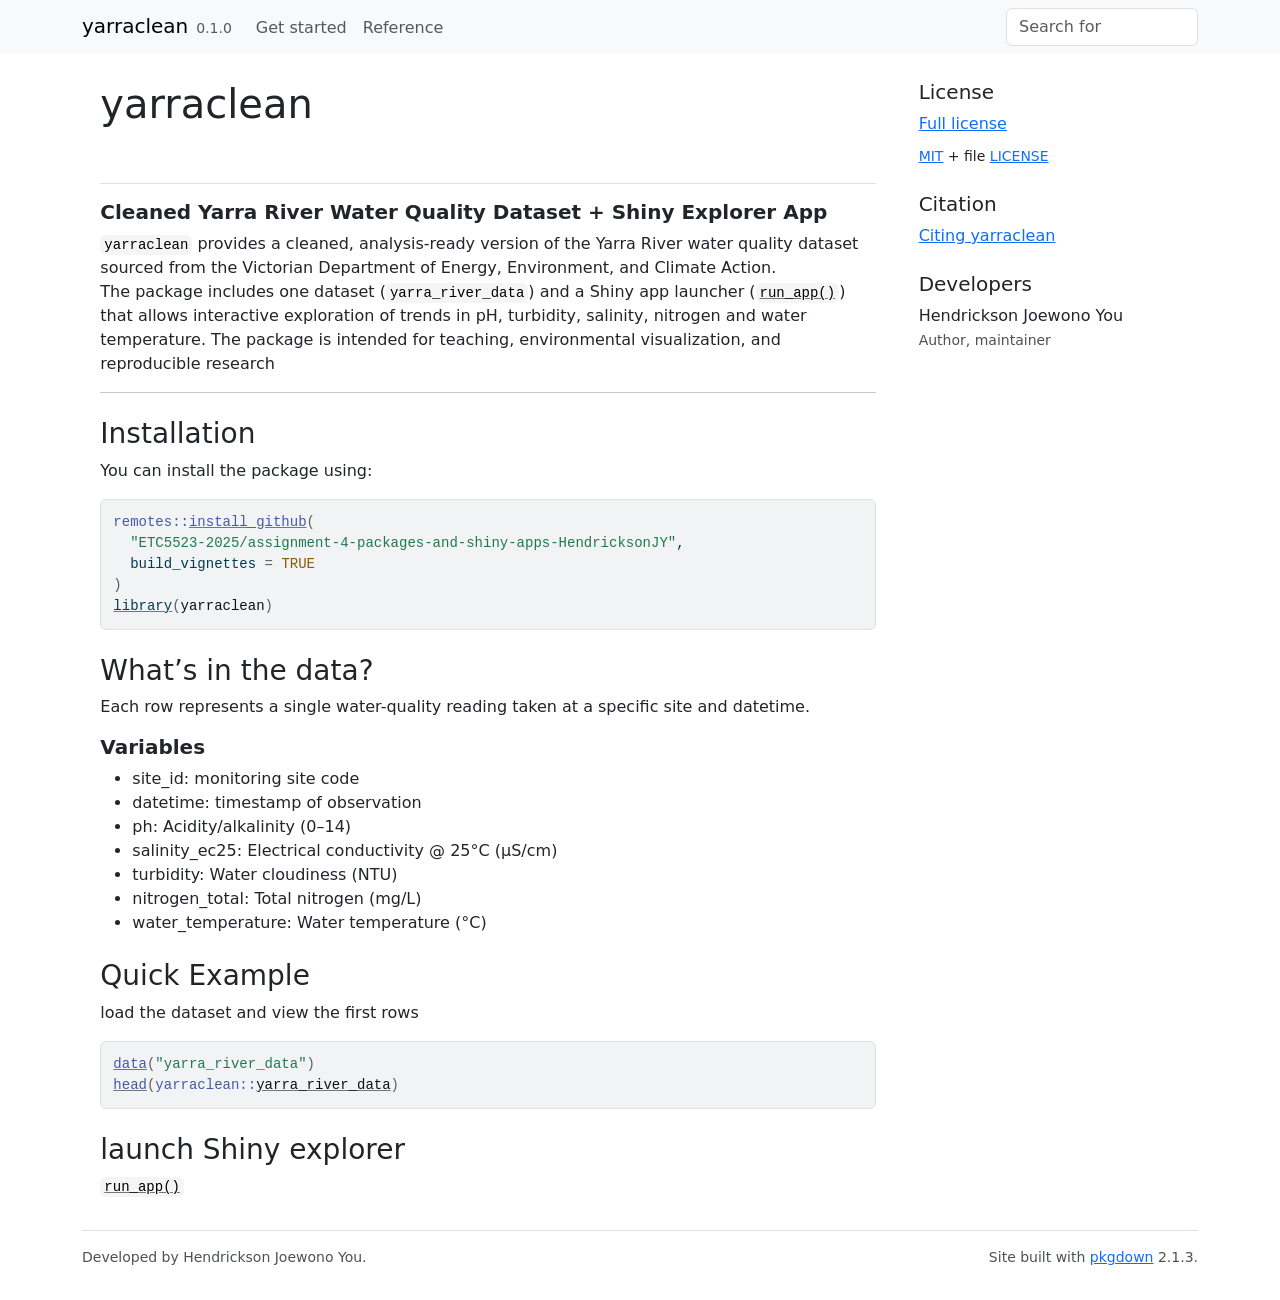
==== docs/index.html @ 2f77b68e "git add docs" ====
<!DOCTYPE html>
<!-- Generated by pkgdown: do not edit by hand --><html lang="en">
<head>
<meta http-equiv="Content-Type" content="text/html; charset=UTF-8">
<meta charset="utf-8">
<meta http-equiv="X-UA-Compatible" content="IE=edge">
<meta name="viewport" content="width=device-width, initial-scale=1, shrink-to-fit=no">
<title>Cleaning and Visualization Tools for Yarra River data • yarraclean</title>
<script src="deps/jquery-3.6.0/jquery-3.6.0.min.js"></script><meta name="viewport" content="width=device-width, initial-scale=1, shrink-to-fit=no">
<link href="deps/bootstrap-5.3.1/bootstrap.min.css" rel="stylesheet">
<script src="deps/bootstrap-5.3.1/bootstrap.bundle.min.js"></script><link href="deps/font-awesome-6.5.2/css/all.min.css" rel="stylesheet">
<link href="deps/font-awesome-6.5.2/css/v4-shims.min.css" rel="stylesheet">
<script src="deps/headroom-0.11.0/headroom.min.js"></script><script src="deps/headroom-0.11.0/jQuery.headroom.min.js"></script><script src="deps/bootstrap-toc-1.0.1/bootstrap-toc.min.js"></script><script src="deps/clipboard.js-2.0.11/clipboard.min.js"></script><script src="deps/search-1.0.0/autocomplete.jquery.min.js"></script><script src="deps/search-1.0.0/fuse.min.js"></script><script src="deps/search-1.0.0/mark.min.js"></script><!-- pkgdown --><script src="pkgdown.js"></script><meta property="og:title" content="Cleaning and Visualization Tools for Yarra River data">
<meta name="description" content="Provides a cleaned and analysis-ready version of the Yarra River water quality dataset, prepared from the original monitoring data published by the Victorian Department of Energy, Environment, and Climate Action. The package contains the processed dataset and a Shiny app launcher function (`run_app()`) for interactive exploration of trends in pH, turbidity, salinity, nitrogen and water temperature. The pyurpose of this package is to supply a curated environmental dataset for teaching, visualisation and reproducible research.">
<meta property="og:description" content="Provides a cleaned and analysis-ready version of the Yarra River water quality dataset, prepared from the original monitoring data published by the Victorian Department of Energy, Environment, and Climate Action. The package contains the processed dataset and a Shiny app launcher function (`run_app()`) for interactive exploration of trends in pH, turbidity, salinity, nitrogen and water temperature. The pyurpose of this package is to supply a curated environmental dataset for teaching, visualisation and reproducible research.">
</head>
<body>
    <a href="#main" class="visually-hidden-focusable">Skip to contents</a>


    <nav class="navbar navbar-expand-lg fixed-top bg-light" data-bs-theme="light" aria-label="Site navigation"><div class="container">

    <a class="navbar-brand me-2" href="index.html">yarraclean</a>

    <small class="nav-text text-muted me-auto" data-bs-toggle="tooltip" data-bs-placement="bottom" title="">0.1.0</small>


    <button class="navbar-toggler" type="button" data-bs-toggle="collapse" data-bs-target="#navbar" aria-controls="navbar" aria-expanded="false" aria-label="Toggle navigation">
      <span class="navbar-toggler-icon"></span>
    </button>

    <div id="navbar" class="collapse navbar-collapse ms-3">
      <ul class="navbar-nav me-auto">
<li class="nav-item"><a class="nav-link" href="articles/yarraclean.html">Get started</a></li>
<li class="nav-item"><a class="nav-link" href="reference/index.html">Reference</a></li>
      </ul>
<ul class="navbar-nav">
<li class="nav-item"><form class="form-inline" role="search">
 <input class="form-control" type="search" name="search-input" id="search-input" autocomplete="off" aria-label="Search site" placeholder="Search for" data-search-index="search.json">
</form></li>
      </ul>
</div>


  </div>
</nav><div class="container template-home">
<div class="row">
  <main id="main" class="col-md-9"><div class="section level1">
<div class="page-header"><h1 id="yarraclean">yarraclean<a class="anchor" aria-label="anchor" href="#yarraclean"></a>
</h1></div>
<div class="section level3">
<h3 id="cleaned-yarra-river-water-quality-dataset--shiny-explorer-app">Cleaned Yarra River Water Quality Dataset + Shiny Explorer App<a class="anchor" aria-label="anchor" href="#cleaned-yarra-river-water-quality-dataset--shiny-explorer-app"></a>
</h3>
<p><code>yarraclean</code> provides a cleaned, analysis-ready version of the Yarra River water quality dataset sourced from the Victorian Department of Energy, Environment, and Climate Action.<br>
The package includes one dataset (<code>yarra_river_data</code>) and a Shiny app launcher (<code><a href="reference/run_app.html">run_app()</a></code>) that allows interactive exploration of trends in pH, turbidity, salinity, nitrogen and water temperature. The package is intended for teaching, environmental visualization, and reproducible research</p>
<hr>
</div>
<div class="section level2">
<h2 id="installation">Installation<a class="anchor" aria-label="anchor" href="#installation"></a>
</h2>
<p>You can install the package using:</p>
<div class="sourceCode" id="cb1"><pre class="downlit sourceCode r">
<code class="sourceCode R"><span><span class="fu">remotes</span><span class="fu">::</span><span class="fu"><a href="https://remotes.r-lib.org/reference/install_github.html" class="external-link">install_github</a></span><span class="op">(</span></span>
<span>  <span class="st">"ETC5523-2025/assignment-4-packages-and-shiny-apps-HendricksonJY"</span>,</span>
<span>  build_vignettes <span class="op">=</span> <span class="cn">TRUE</span></span>
<span><span class="op">)</span></span>
<span><span class="kw"><a href="https://rdrr.io/r/base/library.html" class="external-link">library</a></span><span class="op">(</span><span class="va">yarraclean</span><span class="op">)</span></span></code></pre></div>
</div>
<div class="section level2">
<h2 id="whats-in-the-data">What’s in the data?<a class="anchor" aria-label="anchor" href="#whats-in-the-data"></a>
</h2>
<p>Each row represents a single water-quality reading taken at a specific site and datetime.</p>
<div class="section level3">
<h3 id="variables">Variables<a class="anchor" aria-label="anchor" href="#variables"></a>
</h3>
<ul>
<li>site_id: monitoring site code</li>
<li>datetime: timestamp of observation</li>
<li>ph: Acidity/alkalinity (0–14)</li>
<li>salinity_ec25: Electrical conductivity @ 25°C (µS/cm)</li>
<li>turbidity: Water cloudiness (NTU)</li>
<li>nitrogen_total: Total nitrogen (mg/L)</li>
<li>water_temperature: Water temperature (°C)</li>
</ul>
</div>
</div>
<div class="section level2">
<h2 id="quick-example">Quick Example<a class="anchor" aria-label="anchor" href="#quick-example"></a>
</h2>
<p>load the dataset and view the first rows</p>
<div class="sourceCode" id="cb2"><pre class="downlit sourceCode r">
<code class="sourceCode R"><span><span class="fu"><a href="https://rdrr.io/r/utils/data.html" class="external-link">data</a></span><span class="op">(</span><span class="st">"yarra_river_data"</span><span class="op">)</span></span>
<span><span class="fu"><a href="https://rdrr.io/r/utils/head.html" class="external-link">head</a></span><span class="op">(</span><span class="fu">yarraclean</span><span class="fu">::</span><span class="va"><a href="reference/yarra_river_data.html">yarra_river_data</a></span><span class="op">)</span></span></code></pre></div>
</div>
<div class="section level2">
<h2 id="launch-shiny-explorer">launch Shiny explorer<a class="anchor" aria-label="anchor" href="#launch-shiny-explorer"></a>
</h2>
<p><code><a href="reference/run_app.html">run_app()</a></code></p>
</div>
</div>
  </main><aside class="col-md-3"><div class="license">
<h2 data-toc-skip>License</h2>
<ul class="list-unstyled">
<li><a href="LICENSE.html">Full license</a></li>
<li><small><a href="https://opensource.org/licenses/mit-license.php" class="external-link">MIT</a> + file <a href="LICENSE-text.html">LICENSE</a></small></li>
</ul>
</div>


<div class="citation">
<h2 data-toc-skip>Citation</h2>
<ul class="list-unstyled">
<li><a href="authors.html#citation">Citing yarraclean</a></li>
</ul>
</div>

<div class="developers">
<h2 data-toc-skip>Developers</h2>
<ul class="list-unstyled">
<li>Hendrickson Joewono You <br><small class="roles"> Author, maintainer </small>   </li>
</ul>
</div>



  </aside>
</div>


    <footer><div class="pkgdown-footer-left">
  <p>Developed by Hendrickson Joewono You.</p>
</div>

<div class="pkgdown-footer-right">
  <p>Site built with <a href="https://pkgdown.r-lib.org/" class="external-link">pkgdown</a> 2.1.3.</p>
</div>

    </footer>
</div>





  </body>
</html>
---- docs/deps/font-awesome-6.5.2/css/v4-shims.min.css ----
/*!
 * Font Awesome Free 6.5.2 by @fontawesome - https://fontawesome.com
 * License - https://fontawesome.com/license/free (Icons: CC BY 4.0, Fonts: SIL OFL 1.1, Code: MIT License)
 * Copyright 2024 Fonticons, Inc.
 */
.fa.fa-glass:before{content:"\f000"}.fa.fa-envelope-o{font-family:"Font Awesome 6 Free";font-weight:400}.fa.fa-envelope-o:before{content:"\f0e0"}.fa.fa-star-o{font-family:"Font Awesome 6 Free";font-weight:400}.fa.fa-star-o:before{content:"\f005"}.fa.fa-close:before,.fa.fa-remove:before{content:"\f00d"}.fa.fa-gear:before{content:"\f013"}.fa.fa-trash-o{font-family:"Font Awesome 6 Free";font-weight:400}.fa.fa-trash-o:before{content:"\f2ed"}.fa.fa-home:before{content:"\f015"}.fa.fa-file-o{font-family:"Font Awesome 6 Free";font-weight:400}.fa.fa-file-o:before{content:"\f15b"}.fa.fa-clock-o{font-family:"Font Awesome 6 Free";font-weight:400}.fa.fa-clock-o:before{content:"\f017"}.fa.fa-arrow-circle-o-down{font-family:"Font Awesome 6 Free";font-weight:400}.fa.fa-arrow-circle-o-down:before{content:"\f358"}.fa.fa-arrow-circle-o-up{font-family:"Font Awesome 6 Free";font-weight:400}.fa.fa-arrow-circle-o-up:before{content:"\f35b"}.fa.fa-play-circle-o{font-family:"Font Awesome 6 Free";font-weight:400}.fa.fa-play-circle-o:before{content:"\f144"}.fa.fa-repeat:before,.fa.fa-rotate-right:before{content:"\f01e"}.fa.fa-refresh:before{content:"\f021"}.fa.fa-list-alt{font-family:"Font Awesome 6 Free";font-weight:400}.fa.fa-list-alt:before{content:"\f022"}.fa.fa-dedent:before{content:"\f03b"}.fa.fa-video-camera:before{content:"\f03d"}.fa.fa-picture-o{font-family:"Font Awesome 6 Free";font-weight:400}.fa.fa-picture-o:before{content:"\f03e"}.fa.fa-photo{font-family:"Font Awesome 6 Free";font-weight:400}.fa.fa-photo:before{content:"\f03e"}.fa.fa-image{font-family:"Font Awesome 6 Free";font-weight:400}.fa.fa-image:before{content:"\f03e"}.fa.fa-map-marker:before{content:"\f3c5"}.fa.fa-pencil-square-o{font-family:"Font Awesome 6 Free";font-weight:400}.fa.fa-pencil-square-o:before{content:"\f044"}.fa.fa-edit{font-family:"Font Awesome 6 Free";font-weight:400}.fa.fa-edit:before{content:"\f044"}.fa.fa-share-square-o:before{content:"\f14d"}.fa.fa-check-square-o{font-family:"Font Awesome 6 Free";font-weight:400}.fa.fa-check-square-o:before{content:"\f14a"}.fa.fa-arrows:before{content:"\f0b2"}.fa.fa-times-circle-o{font-family:"Font Awesome 6 Free";font-weight:400}.fa.fa-times-circle-o:before{content:"\f057"}.fa.fa-check-circle-o{font-family:"Font Awesome 6 Free";font-weight:400}.fa.fa-check-circle-o:before{content:"\f058"}.fa.fa-mail-forward:before{content:"\f064"}.fa.fa-expand:before{content:"\f424"}.fa.fa-compress:before{content:"\f422"}.fa.fa-eye,.fa.fa-eye-slash{font-family:"Font Awesome 6 Free";font-weight:400}.fa.fa-warning:before{content:"\f071"}.fa.fa-calendar:before{content:"\f073"}.fa.fa-arrows-v:before{content:"\f338"}.fa.fa-arrows-h:before{content:"\f337"}.fa.fa-bar-chart-o:before,.fa.fa-bar-chart:before{content:"\e0e3"}.fa.fa-twitter-square{font-family:"Font Awesome 6 Brands";font-weight:400}.fa.fa-twitter-square:before{content:"\f081"}.fa.fa-facebook-square{font-family:"Font Awesome 6 Brands";font-weight:400}.fa.fa-facebook-square:before{content:"\f082"}.fa.fa-gears:before{content:"\f085"}.fa.fa-thumbs-o-up{font-family:"Font Awesome 6 Free";font-weight:400}.fa.fa-thumbs-o-up:before{content:"\f164"}.fa.fa-thumbs-o-down{font-family:"Font Awesome 6 Free";font-weight:400}.fa.fa-thumbs-o-down:before{content:"\f165"}.fa.fa-heart-o{font-family:"Font Awesome 6 Free";font-weight:400}.fa.fa-heart-o:before{content:"\f004"}.fa.fa-sign-out:before{content:"\f2f5"}.fa.fa-linkedin-square{font-family:"Font Awesome 6 Brands";font-weight:400}.fa.fa-linkedin-square:before{content:"\f08c"}.fa.fa-thumb-tack:before{content:"\f08d"}.fa.fa-external-link:before{content:"\f35d"}.fa.fa-sign-in:before{content:"\f2f6"}.fa.fa-github-square{font-family:"Font Awesome 6 Brands";font-weight:400}.fa.fa-github-square:before{content:"\f092"}.fa.fa-lemon-o{font-family:"Font Awesome 6 Free";font-weight:400}.fa.fa-lemon-o:before{content:"\f094"}.fa.fa-square-o{font-family:"Font Awesome 6 Free";font-weight:400}.fa.fa-square-o:before{content:"\f0c8"}.fa.fa-bookmark-o{font-family:"Font Awesome 6 Free";font-weight:400}.fa.fa-bookmark-o:before{content:"\f02e"}.fa.fa-facebook,.fa.fa-twitter{font-family:"Font Awesome 6 Brands";font-weight:400}.fa.fa-facebook:before{content:"\f39e"}.fa.fa-facebook-f{font-family:"Font Awesome 6 Brands";font-weight:400}.fa.fa-facebook-f:before{content:"\f39e"}.fa.fa-github{font-family:"Font Awesome 6 Brands";font-weight:400}.fa.fa-credit-card{font-family:"Font Awesome 6 Free";font-weight:400}.fa.fa-feed:before{content:"\f09e"}.fa.fa-hdd-o{font-family:"Font Awesome 6 Free";font-weight:400}.fa.fa-hdd-o:before{content:"\f0a0"}.fa.fa-hand-o-right{font-family:"Font Awesome 6 Free";font-weight:400}.fa.fa-hand-o-right:before{content:"\f0a4"}.fa.fa-hand-o-left{font-family:"Font Awesome 6 Free";font-weight:400}.fa.fa-hand-o-left:before{content:"\f0a5"}.fa.fa-hand-o-up{font-family:"Font Awesome 6 Free";font-weight:400}.fa.fa-hand-o-up:before{content:"\f0a6"}.fa.fa-hand-o-down{font-family:"Font Awesome 6 Free";font-weight:400}.fa.fa-hand-o-down:before{content:"\f0a7"}.fa.fa-globe:before{content:"\f57d"}.fa.fa-tasks:before{content:"\f828"}.fa.fa-arrows-alt:before{content:"\f31e"}.fa.fa-group:before{content:"\f0c0"}.fa.fa-chain:before{content:"\f0c1"}.fa.fa-cut:before{content:"\f0c4"}.fa.fa-files-o{font-family:"Font Awesome 6 Free";font-weight:400}.fa.fa-files-o:before{content:"\f0c5"}.fa.fa-floppy-o{font-family:"Font Awesome 6 Free";font-weight:400}.fa.fa-floppy-o:before{content:"\f0c7"}.fa.fa-save{font-family:"Font Awesome 6 Free";font-weight:400}.fa.fa-save:before{content:"\f0c7"}.fa.fa-navicon:before,.fa.fa-reorder:before{content:"\f0c9"}.fa.fa-magic:before{content:"\e2ca"}.fa.fa-pinterest,.fa.fa-pinterest-square{font-family:"Font Awesome 6 Brands";font-weight:400}.fa.fa-pinterest-square:before{content:"\f0d3"}.fa.fa-google-plus-square{font-family:"Font Awesome 6 Brands";font-weight:400}.fa.fa-google-plus-square:before{content:"\f0d4"}.fa.fa-google-plus{font-family:"Font Awesome 6 Brands";font-weight:400}.fa.fa-google-plus:before{content:"\f0d5"}.fa.fa-money:before{content:"\f3d1"}.fa.fa-unsorted:before{content:"\f0dc"}.fa.fa-sort-desc:before{content:"\f0dd"}.fa.fa-sort-asc:before{content:"\f0de"}.fa.fa-linkedin{font-family:"Font Awesome 6 Brands";font-weight:400}.fa.fa-linkedin:before{content:"\f0e1"}.fa.fa-rotate-left:before{content:"\f0e2"}.fa.fa-legal:before{content:"\f0e3"}.fa.fa-dashboard:before,.fa.fa-tachometer:before{content:"\f625"}.fa.fa-comment-o{font-family:"Font Awesome 6 Free";font-weight:400}.fa.fa-comment-o:before{content:"\f075"}.fa.fa-comments-o{font-family:"Font Awesome 6 Free";font-weight:400}.fa.fa-comments-o:before{content:"\f086"}.fa.fa-flash:before{content:"\f0e7"}.fa.fa-clipboard:before{content:"\f0ea"}.fa.fa-lightbulb-o{font-family:"Font Awesome 6 Free";font-weight:400}.fa.fa-lightbulb-o:before{content:"\f0eb"}.fa.fa-exchange:before{content:"\f362"}.fa.fa-cloud-download:before{content:"\f0ed"}.fa.fa-cloud-upload:before{content:"\f0ee"}.fa.fa-bell-o{font-family:"Font Awesome 6 Free";font-weight:400}.fa.fa-bell-o:before{content:"\f0f3"}.fa.fa-cutlery:before{content:"\f2e7"}.fa.fa-file-text-o{font-family:"Font Awesome 6 Free";font-weight:400}.fa.fa-file-text-o:before{content:"\f15c"}.fa.fa-building-o{font-family:"Font Awesome 6 Free";font-weight:400}.fa.fa-building-o:before{content:"\f1ad"}.fa.fa-hospital-o{font-family:"Font Awesome 6 Free";font-weight:400}.fa.fa-hospital-o:before{content:"\f0f8"}.fa.fa-tablet:before{content:"\f3fa"}.fa.fa-mobile-phone:before,.fa.fa-mobile:before{content:"\f3cd"}.fa.fa-circle-o{font-family:"Font Awesome 6 Free";font-weight:400}.fa.fa-circle-o:before{content:"\f111"}.fa.fa-mail-reply:before{content:"\f3e5"}.fa.fa-github-alt{font-family:"Font Awesome 6 Brands";font-weight:400}.fa.fa-folder-o{font-family:"Font Awesome 6 Free";font-weight:400}.fa.fa-folder-o:before{content:"\f07b"}.fa.fa-folder-open-o{font-family:"Font Awesome 6 Free";font-weight:400}.fa.fa-folder-open-o:before{content:"\f07c"}.fa.fa-smile-o{font-family:"Font Awesome 6 Free";font-weight:400}.fa.fa-smile-o:before{content:"\f118"}.fa.fa-frown-o{font-family:"Font Awesome 6 Free";font-weight:400}.fa.fa-frown-o:before{content:"\f119"}.fa.fa-meh-o{font-family:"Font Awesome 6 Free";font-weight:400}.fa.fa-meh-o:before{content:"\f11a"}.fa.fa-keyboard-o{font-family:"Font Awesome 6 Free";font-weight:400}.fa.fa-keyboard-o:before{content:"\f11c"}.fa.fa-flag-o{font-family:"Font Awesome 6 Free";font-weight:400}.fa.fa-flag-o:before{content:"\f024"}.fa.fa-mail-reply-all:before{content:"\f122"}.fa.fa-star-half-o{font-family:"Font Awesome 6 Free";font-weight:400}.fa.fa-star-half-o:before{content:"\f5c0"}.fa.fa-star-half-empty{font-family:"Font Awesome 6 Free";font-weight:400}.fa.fa-star-half-empty:before{content:"\f5c0"}.fa.fa-star-half-full{font-family:"Font Awesome 6 Free";font-weight:400}.fa.fa-star-half-full:before{content:"\f5c0"}.fa.fa-code-fork:before{content:"\f126"}.fa.fa-chain-broken:before,.fa.fa-unlink:before{content:"\f127"}.fa.fa-calendar-o{font-family:"Font Awesome 6 Free";font-weight:400}.fa.fa-calendar-o:before{content:"\f133"}.fa.fa-css3,.fa.fa-html5,.fa.fa-maxcdn{font-family:"Font Awesome 6 Brands";font-weight:400}.fa.fa-unlock-alt:before{content:"\f09c"}.fa.fa-minus-square-o{font-family:"Font Awesome 6 Free";font-weight:400}.fa.fa-minus-square-o:before{content:"\f146"}.fa.fa-level-up:before{content:"\f3bf"}.fa.fa-level-down:before{content:"\f3be"}.fa.fa-pencil-square:before{content:"\f14b"}.fa.fa-external-link-square:before{content:"\f360"}.fa.fa-compass{font-family:"Font Awesome 6 Free";font-weight:400}.fa.fa-caret-square-o-down{font-family:"Font Awesome 6 Free";font-weight:400}.fa.fa-caret-square-o-down:before{content:"\f150"}.fa.fa-toggle-down{font-family:"Font Awesome 6 Free";font-weight:400}.fa.fa-toggle-down:before{content:"\f150"}.fa.fa-caret-square-o-up{font-family:"Font Awesome 6 Free";font-weight:400}.fa.fa-caret-square-o-up:before{content:"\f151"}.fa.fa-toggle-up{font-family:"Font Awesome 6 Free";font-weight:400}.fa.fa-toggle-up:before{content:"\f151"}.fa.fa-caret-square-o-right{font-family:"Font Awesome 6 Free";font-weight:400}.fa.fa-caret-square-o-right:before{content:"\f152"}.fa.fa-toggle-right{font-family:"Font Awesome 6 Free";font-weight:400}.fa.fa-toggle-right:before{content:"\f152"}.fa.fa-eur:before,.fa.fa-euro:before{content:"\f153"}.fa.fa-gbp:before{content:"\f154"}.fa.fa-dollar:before,.fa.fa-usd:before{content:"\24"}.fa.fa-inr:before,.fa.fa-rupee:before{content:"\e1bc"}.fa.fa-cny:before,.fa.fa-jpy:before,.fa.fa-rmb:before,.fa.fa-yen:before{content:"\f157"}.fa.fa-rouble:before,.fa.fa-rub:before,.fa.fa-ruble:before{content:"\f158"}.fa.fa-krw:before,.fa.fa-won:before{content:"\f159"}.fa.fa-bitcoin,.fa.fa-btc{font-family:"Font Awesome 6 Brands";font-weight:400}.fa.fa-bitcoin:before{content:"\f15a"}.fa.fa-file-text:before{content:"\f15c"}.fa.fa-sort-alpha-asc:before{content:"\f15d"}.fa.fa-sort-alpha-desc:before{content:"\f881"}.fa.fa-sort-amount-asc:before{content:"\f884"}.fa.fa-sort-amount-desc:before{content:"\f160"}.fa.fa-sort-numeric-asc:before{content:"\f162"}.fa.fa-sort-numeric-desc:before{content:"\f886"}.fa.fa-youtube-square{font-family:"Font Awesome 6 Brands";font-weight:400}.fa.fa-youtube-square:before{content:"\f431"}.fa.fa-xing,.fa.fa-xing-square,.fa.fa-youtube{font-family:"Font Awesome 6 Brands";font-weight:400}.fa.fa-xing-square:before{content:"\f169"}.fa.fa-youtube-play{font-family:"Font Awesome 6 Brands";font-weight:400}.fa.fa-youtube-play:before{content:"\f167"}.fa.fa-adn,.fa.fa-bitbucket,.fa.fa-bitbucket-square,.fa.fa-dropbox,.fa.fa-flickr,.fa.fa-instagram,.fa.fa-stack-overflow{font-family:"Font Awesome 6 Brands";font-weight:400}.fa.fa-bitbucket-square:before{content:"\f171"}.fa.fa-tumblr,.fa.fa-tumblr-square{font-family:"Font Awesome 6 Brands";font-weight:400}.fa.fa-tumblr-square:before{content:"\f174"}.fa.fa-long-arrow-down:before{content:"\f309"}.fa.fa-long-arrow-up:before{content:"\f30c"}.fa.fa-long-arrow-left:before{content:"\f30a"}.fa.fa-long-arrow-right:before{content:"\f30b"}.fa.fa-android,.fa.fa-apple,.fa.fa-dribbble,.fa.fa-foursquare,.fa.fa-gittip,.fa.fa-gratipay,.fa.fa-linux,.fa.fa-skype,.fa.fa-trello,.fa.fa-windows{font-family:"Font Awesome 6 Brands";font-weight:400}.fa.fa-gittip:before{content:"\f184"}.fa.fa-sun-o{font-family:"Font Awesome 6 Free";font-weight:400}.fa.fa-sun-o:before{content:"\f185"}.fa.fa-moon-o{font-family:"Font Awesome 6 Free";font-weight:400}.fa.fa-moon-o:before{content:"\f186"}.fa.fa-pagelines,.fa.fa-renren,.fa.fa-stack-exchange,.fa.fa-vk,.fa.fa-weibo{font-family:"Font Awesome 6 Brands";font-weight:400}.fa.fa-arrow-circle-o-right{font-family:"Font Awesome 6 Free";font-weight:400}.fa.fa-arrow-circle-o-right:before{content:"\f35a"}.fa.fa-arrow-circle-o-left{font-family:"Font Awesome 6 Free";font-weight:400}.fa.fa-arrow-circle-o-left:before{content:"\f359"}.fa.fa-caret-square-o-left{font-family:"Font Awesome 6 Free";font-weight:400}.fa.fa-caret-square-o-left:before{content:"\f191"}.fa.fa-toggle-left{font-family:"Font Awesome 6 Free";font-weight:400}.fa.fa-toggle-left:before{content:"\f191"}.fa.fa-dot-circle-o{font-family:"Font Awesome 6 Free";font-weight:400}.fa.fa-dot-circle-o:before{content:"\f192"}.fa.fa-vimeo-square{font-family:"Font Awesome 6 Brands";font-weight:400}.fa.fa-vimeo-square:before{content:"\f194"}.fa.fa-try:before,.fa.fa-turkish-lira:before{content:"\e2bb"}.fa.fa-plus-square-o{font-family:"Font Awesome 6 Free";font-weight:400}.fa.fa-plus-square-o:before{content:"\f0fe"}.fa.fa-openid,.fa.fa-slack,.fa.fa-wordpress{font-family:"Font Awesome 6 Brands";font-weight:400}.fa.fa-bank:before,.fa.fa-institution:before{content:"\f19c"}.fa.fa-mortar-board:before{content:"\f19d"}.fa.fa-google,.fa.fa-reddit,.fa.fa-reddit-square,.fa.fa-yahoo{font-family:"Font Awesome 6 Brands";font-weight:400}.fa.fa-reddit-square:before{content:"\f1a2"}.fa.fa-behance,.fa.fa-behance-square,.fa.fa-delicious,.fa.fa-digg,.fa.fa-drupal,.fa.fa-joomla,.fa.fa-pied-piper-alt,.fa.fa-pied-piper-pp,.fa.fa-stumbleupon,.fa.fa-stumbleupon-circle{font-family:"Font Awesome 6 Brands";font-weight:400}.fa.fa-behance-square:before{content:"\f1b5"}.fa.fa-steam,.fa.fa-steam-square{font-family:"Font Awesome 6 Brands";font-weight:400}.fa.fa-steam-square:before{content:"\f1b7"}.fa.fa-automobile:before{content:"\f1b9"}.fa.fa-cab:before{content:"\f1ba"}.fa.fa-deviantart,.fa.fa-soundcloud,.fa.fa-spotify{font-family:"Font Awesome 6 Brands";font-weight:400}.fa.fa-file-pdf-o{font-family:"Font Awesome 6 Free";font-weight:400}.fa.fa-file-pdf-o:before{content:"\f1c1"}.fa.fa-file-word-o{font-family:"Font Awesome 6 Free";font-weight:400}.fa.fa-file-word-o:before{content:"\f1c2"}.fa.fa-file-excel-o{font-family:"Font Awesome 6 Free";font-weight:400}.fa.fa-file-excel-o:before{content:"\f1c3"}.fa.fa-file-powerpoint-o{font-family:"Font Awesome 6 Free";font-weight:400}.fa.fa-file-powerpoint-o:before{content:"\f1c4"}.fa.fa-file-image-o{font-family:"Font Awesome 6 Free";font-weight:400}.fa.fa-file-image-o:before{content:"\f1c5"}.fa.fa-file-photo-o{font-family:"Font Awesome 6 Free";font-weight:400}.fa.fa-file-photo-o:before{content:"\f1c5"}.fa.fa-file-picture-o{font-family:"Font Awesome 6 Free";font-weight:400}.fa.fa-file-picture-o:before{content:"\f1c5"}.fa.fa-file-archive-o{font-family:"Font Awesome 6 Free";font-weight:400}.fa.fa-file-archive-o:before{content:"\f1c6"}.fa.fa-file-zip-o{font-family:"Font Awesome 6 Free";font-weight:400}.fa.fa-file-zip-o:before{content:"\f1c6"}.fa.fa-file-audio-o{font-family:"Font Awesome 6 Free";font-weight:400}.fa.fa-file-audio-o:before{content:"\f1c7"}.fa.fa-file-sound-o{font-family:"Font Awesome 6 Free";font-weight:400}.fa.fa-file-sound-o:before{content:"\f1c7"}.fa.fa-file-video-o{font-family:"Font Awesome 6 Free";font-weight:400}.fa.fa-file-video-o:before{content:"\f1c8"}.fa.fa-file-movie-o{font-family:"Font Awesome 6 Free";font-weight:400}.fa.fa-file-movie-o:before{content:"\f1c8"}.fa.fa-file-code-o{font-family:"Font Awesome 6 Free";font-weight:400}.fa.fa-file-code-o:before{content:"\f1c9"}.fa.fa-codepen,.fa.fa-jsfiddle,.fa.fa-vine{font-family:"Font Awesome 6 Brands";font-weight:400}.fa.fa-life-bouy:before,.fa.fa-life-buoy:before,.fa.fa-life-saver:before,.fa.fa-support:before{content:"\f1cd"}.fa.fa-circle-o-notch:before{content:"\f1ce"}.fa.fa-ra,.fa.fa-rebel{font-family:"Font Awesome 6 Brands";font-weight:400}.fa.fa-ra:before{content:"\f1d0"}.fa.fa-resistance{font-family:"Font Awesome 6 Brands";font-weight:400}.fa.fa-resistance:before{content:"\f1d0"}.fa.fa-empire,.fa.fa-ge{font-family:"Font Awesome 6 Brands";font-weight:400}.fa.fa-ge:before{content:"\f1d1"}.fa.fa-git-square{font-family:"Font Awesome 6 Brands";font-weight:400}.fa.fa-git-square:before{content:"\f1d2"}.fa.fa-git,.fa.fa-hacker-news,.fa.fa-y-combinator-square{font-family:"Font Awesome 6 Brands";font-weight:400}.fa.fa-y-combinator-square:before{content:"\f1d4"}.fa.fa-yc-square{font-family:"Font Awesome 6 Brands";font-weight:400}.fa.fa-yc-square:before{content:"\f1d4"}.fa.fa-qq,.fa.fa-tencent-weibo,.fa.fa-wechat,.fa.fa-weixin{font-family:"Font Awesome 6 Brands";font-weight:400}.fa.fa-wechat:before{content:"\f1d7"}.fa.fa-send:before{content:"\f1d8"}.fa.fa-paper-plane-o{font-family:"Font Awesome 6 Free";font-weight:400}.fa.fa-paper-plane-o:before{content:"\f1d8"}.fa.fa-send-o{font-family:"Font Awesome 6 Free";font-weight:400}.fa.fa-send-o:before{content:"\f1d8"}.fa.fa-circle-thin{font-family:"Font Awesome 6 Free";font-weight:400}.fa.fa-circle-thin:before{content:"\f111"}.fa.fa-header:before{content:"\f1dc"}.fa.fa-futbol-o{font-family:"Font Awesome 6 Free";font-weight:400}.fa.fa-futbol-o:before{content:"\f1e3"}.fa.fa-soccer-ball-o{font-family:"Font Awesome 6 Free";font-weight:400}.fa.fa-soccer-ball-o:before{content:"\f1e3"}.fa.fa-slideshare,.fa.fa-twitch,.fa.fa-yelp{font-family:"Font Awesome 6 Brands";font-weight:400}.fa.fa-newspaper-o{font-family:"Font Awesome 6 Free";font-weight:400}.fa.fa-newspaper-o:before{content:"\f1ea"}.fa.fa-cc-amex,.fa.fa-cc-discover,.fa.fa-cc-mastercard,.fa.fa-cc-paypal,.fa.fa-cc-stripe,.fa.fa-cc-visa,.fa.fa-google-wallet,.fa.fa-paypal{font-family:"Font Awesome 6 Brands";font-weight:400}.fa.fa-bell-slash-o{font-family:"Font Awesome 6 Free";font-weight:400}.fa.fa-bell-slash-o:before{content:"\f1f6"}.fa.fa-trash:before{content:"\f2ed"}.fa.fa-copyright{font-family:"Font Awesome 6 Free";font-weight:400}.fa.fa-eyedropper:before{content:"\f1fb"}.fa.fa-area-chart:before{content:"\f1fe"}.fa.fa-pie-chart:before{content:"\f200"}.fa.fa-line-chart:before{content:"\f201"}.fa.fa-lastfm,.fa.fa-lastfm-square{font-family:"Font Awesome 6 Brands";font-weight:400}.fa.fa-lastfm-square:before{content:"\f203"}.fa.fa-angellist,.fa.fa-ioxhost{font-family:"Font Awesome 6 Brands";font-weight:400}.fa.fa-cc{font-family:"Font Awesome 6 Free";font-weight:400}.fa.fa-cc:before{content:"\f20a"}.fa.fa-ils:before,.fa.fa-shekel:before,.fa.fa-sheqel:before{content:"\f20b"}.fa.fa-buysellads,.fa.fa-connectdevelop,.fa.fa-dashcube,.fa.fa-forumbee,.fa.fa-leanpub,.fa.fa-sellsy,.fa.fa-shirtsinbulk,.fa.fa-simplybuilt,.fa.fa-skyatlas{font-family:"Font Awesome 6 Brands";font-weight:400}.fa.fa-diamond{font-family:"Font Awesome 6 Free";font-weight:400}.fa.fa-diamond:before{content:"\f3a5"}.fa.fa-intersex:before,.fa.fa-transgender:before{content:"\f224"}.fa.fa-transgender-alt:before{content:"\f225"}.fa.fa-facebook-official{font-family:"Font Awesome 6 Brands";font-weight:400}.fa.fa-facebook-official:before{content:"\f09a"}.fa.fa-pinterest-p,.fa.fa-whatsapp{font-family:"Font Awesome 6 Brands";font-weight:400}.fa.fa-hotel:before{content:"\f236"}.fa.fa-medium,.fa.fa-viacoin,.fa.fa-y-combinator,.fa.fa-yc{font-family:"Font Awesome 6 Brands";font-weight:400}.fa.fa-yc:before{content:"\f23b"}.fa.fa-expeditedssl,.fa.fa-opencart,.fa.fa-optin-monster{font-family:"Font Awesome 6 Brands";font-weight:400}.fa.fa-battery-4:before,.fa.fa-battery:before{content:"\f240"}.fa.fa-battery-3:before{content:"\f241"}.fa.fa-battery-2:before{content:"\f242"}.fa.fa-battery-1:before{content:"\f243"}.fa.fa-battery-0:before{content:"\f244"}.fa.fa-object-group,.fa.fa-object-ungroup,.fa.fa-sticky-note-o{font-family:"Font Awesome 6 Free";font-weight:400}.fa.fa-sticky-note-o:before{content:"\f249"}.fa.fa-cc-diners-club,.fa.fa-cc-jcb{font-family:"Font Awesome 6 Brands";font-weight:400}.fa.fa-clone{font-family:"Font Awesome 6 Free";font-weight:400}.fa.fa-hourglass-o:before{content:"\f254"}.fa.fa-hourglass-1:before{content:"\f251"}.fa.fa-hourglass-2:before{content:"\f252"}.fa.fa-hourglass-3:before{content:"\f253"}.fa.fa-hand-rock-o{font-family:"Font Awesome 6 Free";font-weight:400}.fa.fa-hand-rock-o:before{content:"\f255"}.fa.fa-hand-grab-o{font-family:"Font Awesome 6 Free";font-weight:400}.fa.fa-hand-grab-o:before{content:"\f255"}.fa.fa-hand-paper-o{font-family:"Font Awesome 6 Free";font-weight:400}.fa.fa-hand-paper-o:before{content:"\f256"}.fa.fa-hand-stop-o{font-family:"Font Awesome 6 Free";font-weight:400}.fa.fa-hand-stop-o:before{content:"\f256"}.fa.fa-hand-scissors-o{font-family:"Font Awesome 6 Free";font-weight:400}.fa.fa-hand-scissors-o:before{content:"\f257"}.fa.fa-hand-lizard-o{font-family:"Font Awesome 6 Free";font-weight:400}.fa.fa-hand-lizard-o:before{content:"\f258"}.fa.fa-hand-spock-o{font-family:"Font Awesome 6 Free";font-weight:400}.fa.fa-hand-spock-o:before{content:"\f259"}.fa.fa-hand-pointer-o{font-family:"Font Awesome 6 Free";font-weight:400}.fa.fa-hand-pointer-o:before{content:"\f25a"}.fa.fa-hand-peace-o{font-family:"Font Awesome 6 Free";font-weight:400}.fa.fa-hand-peace-o:before{content:"\f25b"}.fa.fa-registered{font-family:"Font Awesome 6 Free";font-weight:400}.fa.fa-creative-commons,.fa.fa-gg,.fa.fa-gg-circle,.fa.fa-odnoklassniki,.fa.fa-odnoklassniki-square{font-family:"Font Awesome 6 Brands";font-weight:400}.fa.fa-odnoklassniki-square:before{content:"\f264"}.fa.fa-chrome,.fa.fa-firefox,.fa.fa-get-pocket,.fa.fa-internet-explorer,.fa.fa-opera,.fa.fa-safari,.fa.fa-wikipedia-w{font-family:"Font Awesome 6 Brands";font-weight:400}.fa.fa-television:before{content:"\f26c"}.fa.fa-500px,.fa.fa-amazon,.fa.fa-contao{font-family:"Font Awesome 6 Brands";font-weight:400}.fa.fa-calendar-plus-o{font-family:"Font Awesome 6 Free";font-weight:400}.fa.fa-calendar-plus-o:before{content:"\f271"}.fa.fa-calendar-minus-o{font-family:"Font Awesome 6 Free";font-weight:400}.fa.fa-calendar-minus-o:before{content:"\f272"}.fa.fa-calendar-times-o{font-family:"Font Awesome 6 Free";font-weight:400}.fa.fa-calendar-times-o:before{content:"\f273"}.fa.fa-calendar-check-o{font-family:"Font Awesome 6 Free";font-weight:400}.fa.fa-calendar-check-o:before{content:"\f274"}.fa.fa-map-o{font-family:"Font Awesome 6 Free";font-weight:400}.fa.fa-map-o:before{content:"\f279"}.fa.fa-commenting:before{content:"\f4ad"}.fa.fa-commenting-o{font-family:"Font Awesome 6 Free";font-weight:400}.fa.fa-commenting-o:before{content:"\f4ad"}.fa.fa-houzz,.fa.fa-vimeo{font-family:"Font Awesome 6 Brands";font-weight:400}.fa.fa-vimeo:before{content:"\f27d"}.fa.fa-black-tie,.fa.fa-edge,.fa.fa-fonticons,.fa.fa-reddit-alien{font-family:"Font Awesome 6 Brands";font-weight:400}.fa.fa-credit-card-alt:before{content:"\f09d"}.fa.fa-codiepie,.fa.fa-fort-awesome,.fa.fa-mixcloud,.fa.fa-modx,.fa.fa-product-hunt,.fa.fa-scribd,.fa.fa-usb{font-family:"Font Awesome 6 Brands";font-weight:400}.fa.fa-pause-circle-o{font-family:"Font Awesome 6 Free";font-weight:400}.fa.fa-pause-circle-o:before{content:"\f28b"}.fa.fa-stop-circle-o{font-family:"Font Awesome 6 Free";font-weight:400}.fa.fa-stop-circle-o:before{content:"\f28d"}.fa.fa-bluetooth,.fa.fa-bluetooth-b,.fa.fa-envira,.fa.fa-gitlab,.fa.fa-wheelchair-alt,.fa.fa-wpbeginner,.fa.fa-wpforms{font-family:"Font Awesome 6 Brands";font-weight:400}.fa.fa-wheelchair-alt:before{content:"\f368"}.fa.fa-question-circle-o{font-family:"Font Awesome 6 Free";font-weight:400}.fa.fa-question-circle-o:before{content:"\f059"}.fa.fa-volume-control-phone:before{content:"\f2a0"}.fa.fa-asl-interpreting:before{content:"\f2a3"}.fa.fa-deafness:before,.fa.fa-hard-of-hearing:before{content:"\f2a4"}.fa.fa-glide,.fa.fa-glide-g{font-family:"Font Awesome 6 Brands";font-weight:400}.fa.fa-signing:before{content:"\f2a7"}.fa.fa-viadeo,.fa.fa-viadeo-square{font-family:"Font Awesome 6 Brands";font-weight:400}.fa.fa-viadeo-square:before{content:"\f2aa"}.fa.fa-snapchat,.fa.fa-snapchat-ghost{font-family:"Font Awesome 6 Brands";font-weight:400}.fa.fa-snapchat-ghost:before{content:"\f2ab"}.fa.fa-snapchat-square{font-family:"Font Awesome 6 Brands";font-weight:400}.fa.fa-snapchat-square:before{content:"\f2ad"}.fa.fa-first-order,.fa.fa-google-plus-official,.fa.fa-pied-piper,.fa.fa-themeisle,.fa.fa-yoast{font-family:"Font Awesome 6 Brands";font-weight:400}.fa.fa-google-plus-official:before{content:"\f2b3"}.fa.fa-google-plus-circle{font-family:"Font Awesome 6 Brands";font-weight:400}.fa.fa-google-plus-circle:before{content:"\f2b3"}.fa.fa-fa,.fa.fa-font-awesome{font-family:"Font Awesome 6 Brands";font-weight:400}.fa.fa-fa:before{content:"\f2b4"}.fa.fa-handshake-o{font-family:"Font Awesome 6 Free";font-weight:400}.fa.fa-handshake-o:before{content:"\f2b5"}.fa.fa-envelope-open-o{font-family:"Font Awesome 6 Free";font-weight:400}.fa.fa-envelope-open-o:before{content:"\f2b6"}.fa.fa-linode{font-family:"Font Awesome 6 Brands";font-weight:400}.fa.fa-address-book-o{font-family:"Font Awesome 6 Free";font-weight:400}.fa.fa-address-book-o:before{content:"\f2b9"}.fa.fa-vcard:before{content:"\f2bb"}.fa.fa-address-card-o{font-family:"Font Awesome 6 Free";font-weight:400}.fa.fa-address-card-o:before{content:"\f2bb"}.fa.fa-vcard-o{font-family:"Font Awesome 6 Free";font-weight:400}.fa.fa-vcard-o:before{content:"\f2bb"}.fa.fa-user-circle-o{font-family:"Font Awesome 6 Free";font-weight:400}.fa.fa-user-circle-o:before{content:"\f2bd"}.fa.fa-user-o{font-family:"Font Awesome 6 Free";font-weight:400}.fa.fa-user-o:before{content:"\f007"}.fa.fa-id-badge{font-family:"Font Awesome 6 Free";font-weight:400}.fa.fa-drivers-license:before{content:"\f2c2"}.fa.fa-id-card-o{font-family:"Font Awesome 6 Free";font-weight:400}.fa.fa-id-card-o:before{content:"\f2c2"}.fa.fa-drivers-license-o{font-family:"Font Awesome 6 Free";font-weight:400}.fa.fa-drivers-license-o:before{content:"\f2c2"}.fa.fa-free-code-camp,.fa.fa-quora,.fa.fa-telegram{font-family:"Font Awesome 6 Brands";font-weight:400}.fa.fa-thermometer-4:before,.fa.fa-thermometer:before{content:"\f2c7"}.fa.fa-thermometer-3:before{content:"\f2c8"}.fa.fa-thermometer-2:before{content:"\f2c9"}.fa.fa-thermometer-1:before{content:"\f2ca"}.fa.fa-thermometer-0:before{content:"\f2cb"}.fa.fa-bathtub:before,.fa.fa-s15:before{content:"\f2cd"}.fa.fa-window-maximize,.fa.fa-window-restore{font-family:"Font Awesome 6 Free";font-weight:400}.fa.fa-times-rectangle:before{content:"\f410"}.fa.fa-window-close-o{font-family:"Font Awesome 6 Free";font-weight:400}.fa.fa-window-close-o:before{content:"\f410"}.fa.fa-times-rectangle-o{font-family:"Font Awesome 6 Free";font-weight:400}.fa.fa-times-rectangle-o:before{content:"\f410"}.fa.fa-bandcamp,.fa.fa-eercast,.fa.fa-etsy,.fa.fa-grav,.fa.fa-imdb,.fa.fa-ravelry{font-family:"Font Awesome 6 Brands";font-weight:400}.fa.fa-eercast:before{content:"\f2da"}.fa.fa-snowflake-o{font-family:"Font Awesome 6 Free";font-weight:400}.fa.fa-snowflake-o:before{content:"\f2dc"}.fa.fa-meetup,.fa.fa-superpowers,.fa.fa-wpexplorer{font-family:"Font Awesome 6 Brands";font-weight:400}
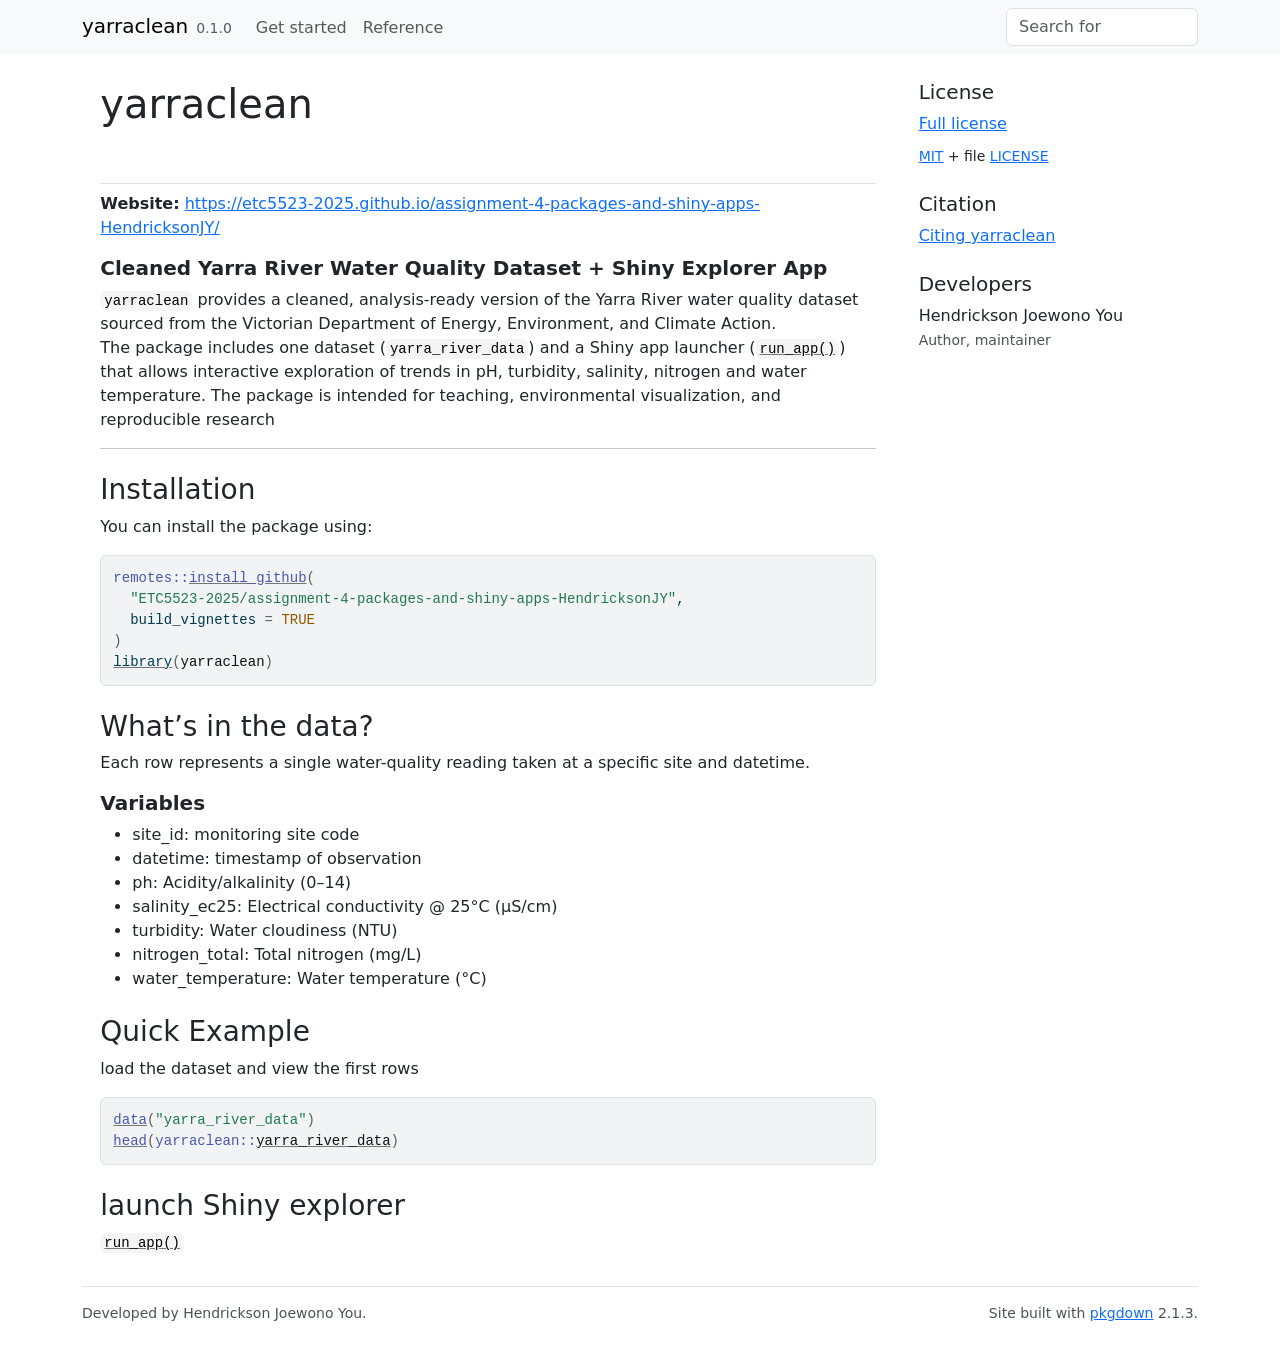
==== commit f36661af: "final refinements" ====
--- a/docs/index.html
+++ b/docs/index.html
@@ -48,6 +48,7 @@
   <main id="main" class="col-md-9"><div class="section level1">
 <div class="page-header"><h1 id="yarraclean">yarraclean<a class="anchor" aria-label="anchor" href="#yarraclean"></a>
 </h1></div>
+<p><strong>Website:</strong> <a href="https://etc5523-2025.github.io/assignment-4-packages-and-shiny-apps-HendricksonJY/" class="external-link uri">https://etc5523-2025.github.io/assignment-4-packages-and-shiny-apps-HendricksonJY/</a></p>
 <div class="section level3">
 <h3 id="cleaned-yarra-river-water-quality-dataset--shiny-explorer-app">Cleaned Yarra River Water Quality Dataset + Shiny Explorer App<a class="anchor" aria-label="anchor" href="#cleaned-yarra-river-water-quality-dataset--shiny-explorer-app"></a>
 </h3>
